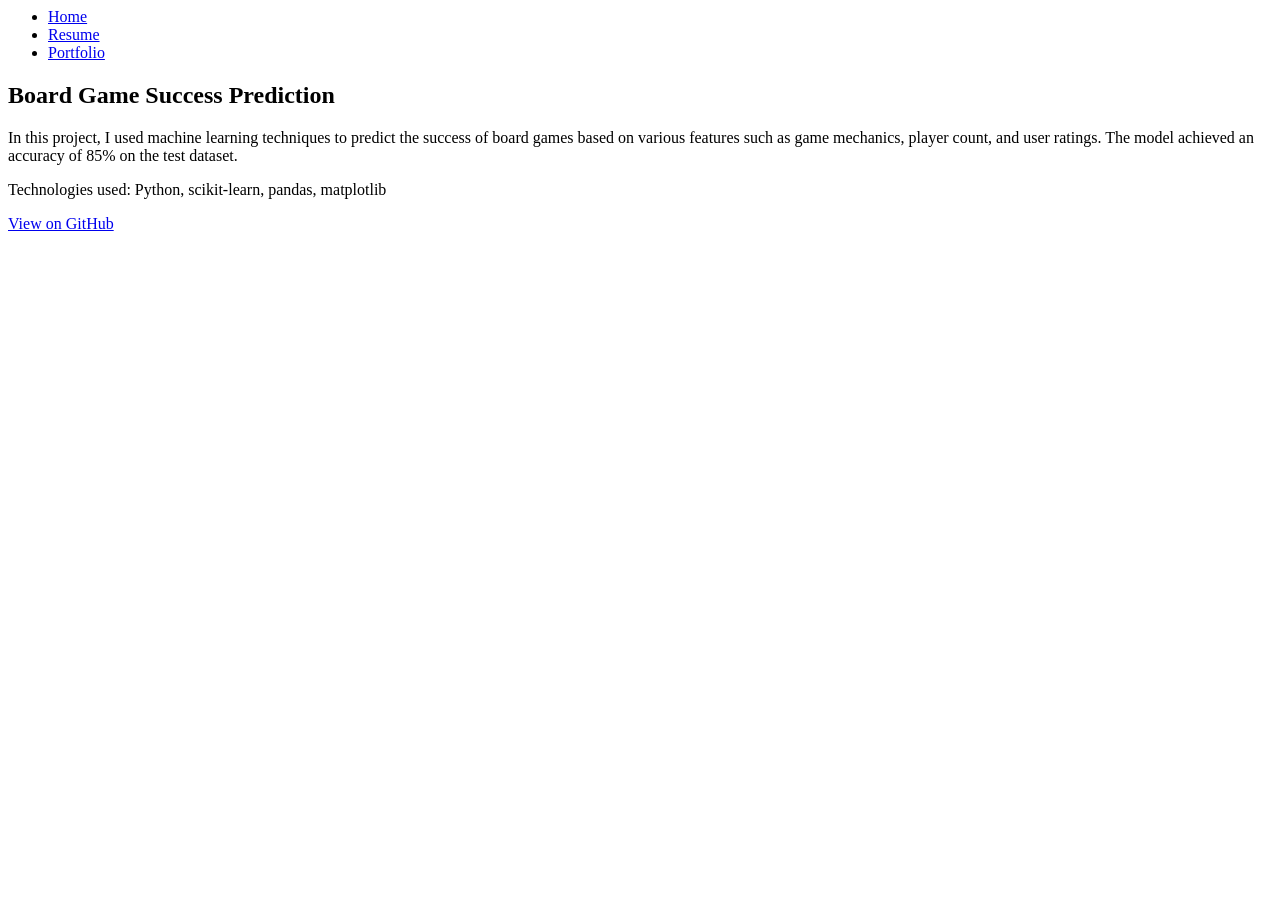
==== portfolio.html @ bbfaae7d "1" ====
<html>
    <head>
        <title>My Portfolio</title>
    </head>

    <nav>
        <ul>
            <li><a href="index.html">Home</a></li>
            <li><a href="resume.html">Resume</a></li>
            <li><a href="portfolio.html">Portfolio</a></li>
        </ul>
    </nav>

    <body>
        <section>
            <h2>Board Game Success Prediction</h2>
            <p>In this project, I used machine learning techniques to predict the success of board games based on various features such as game mechanics, player count, and user ratings. The model achieved an accuracy of 85% on the test dataset.</p>
            <p>Technologies used: Python, scikit-learn, pandas, matplotlib</p>
            <p><a href="https://github.com/sophiayang/board-game-prediction" target="_blank">View on GitHub</a></p>
        </section>
    </body>
</html>
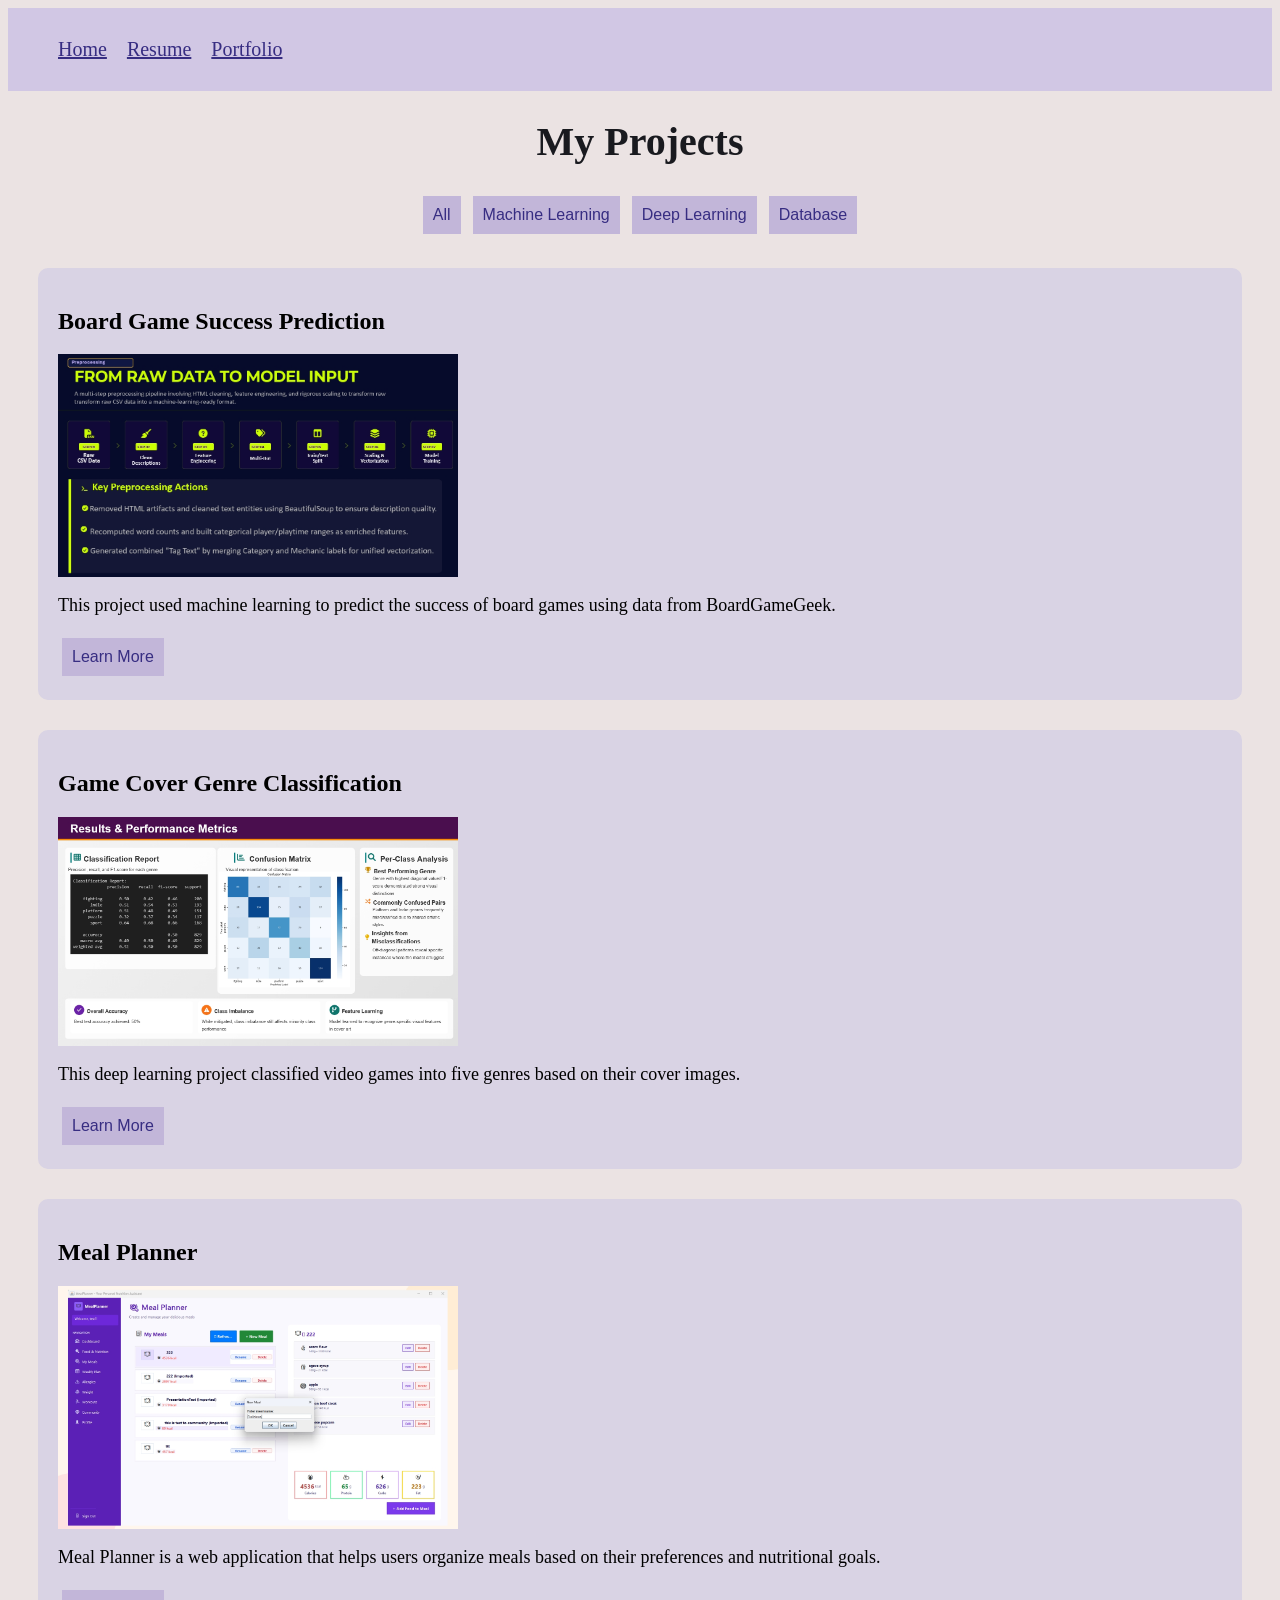
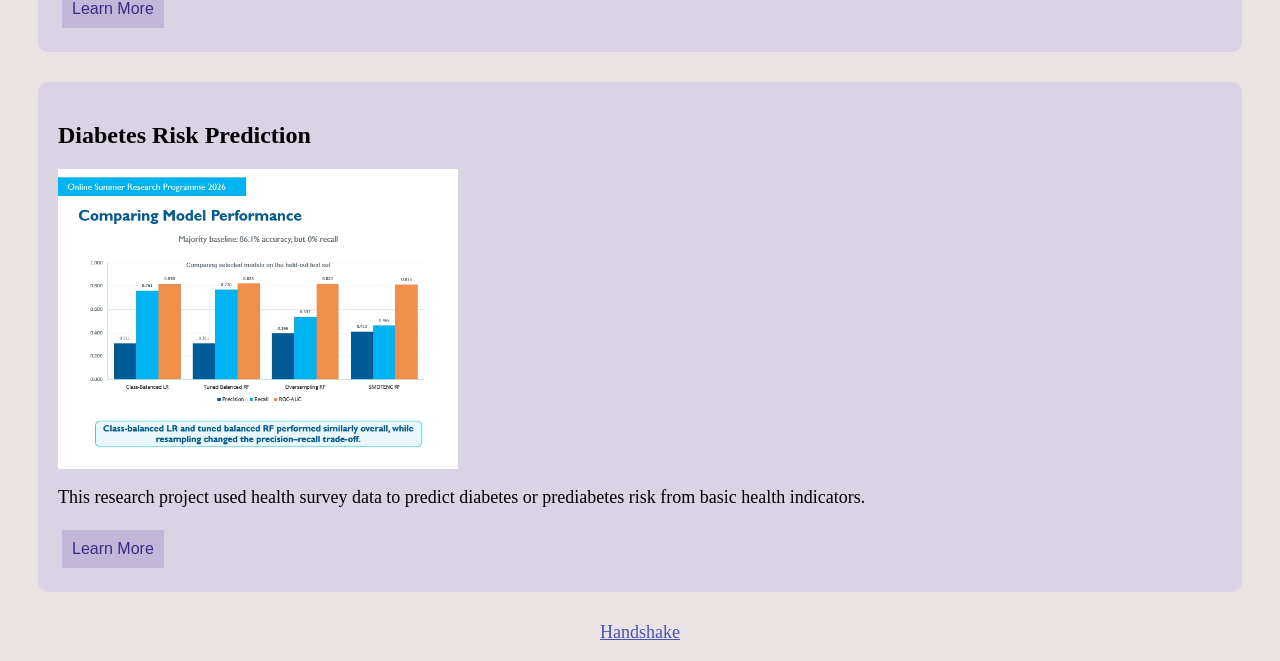
==== commit 240c6794: "finish" ====
--- a/portfolio.html
+++ b/portfolio.html
@@ -1,22 +1,68 @@
 <html>
     <head>
         <title>My Portfolio</title>
+        <link rel="stylesheet" href="style.css">
     </head>
 
-    <nav>
-        <ul>
-            <li><a href="index.html">Home</a></li>
-            <li><a href="resume.html">Resume</a></li>
-            <li><a href="portfolio.html">Portfolio</a></li>
-        </ul>
-    </nav>
 
     <body>
-        <section>
+        <div id="nav"></div>
+        <h1>My Projects</h1>
+
+        <div class="filter">
+            <button id="all">All</button>
+            <button id="ml">Machine Learning</button>
+            <button id="dl">Deep Learning</button>
+            <button id="db">Database</button>
+        </div>
+
+        <section class="project ml">
             <h2>Board Game Success Prediction</h2>
-            <p>In this project, I used machine learning techniques to predict the success of board games based on various features such as game mechanics, player count, and user ratings. The model achieved an accuracy of 85% on the test dataset.</p>
-            <p>Technologies used: Python, scikit-learn, pandas, matplotlib</p>
-            <p><a href="https://github.com/sophiayang/board-game-prediction" target="_blank">View on GitHub</a></p>
+            <img src="board.png" alt="Board Game Success Prediction" width="400">
+            <p>This project used machine learning to predict the success of board games using data from BoardGameGeek.</p>
+            <div class="project-details">
+                <p>We cleaned and transformed numerical, text, and category data, then compared Linear Regression, Ridge, Lasso, and Random Forest models. Ridge Regression produced the best results among the models we tested.</p>
+                <p>Technologies used: Python, pandas, scikit-learn, TF-IDF, matplotlib</p>
+            </div>
+            <button class="learn-more">Learn More</button>
         </section>
+
+        <section class="project dl">
+            <h2>Game Cover Genre Classification</h2>
+            <img src="game_genre.png" alt="Game Cover Genre Classification" width="400">
+            <p>This deep learning project classified video games into five genres based on their cover images.</p>
+            <div class="project-details"> 
+                <p>We fine-tuned a pretrained ResNet50 model using transfer learning and applied data augmentation and regularization to improve performance. We also created an interactive Hugging Face demo for users to test the model.</p>
+                <p>Technologies used: Python, PyTorch, ResNet50, Hugging Face</p>
+            </div>
+            <button class="learn-more">Learn More</button>
+        </section>
+
+        <section class="project db">
+            <h2>Meal Planner</h2>
+            <img src="meal.png" alt="Meal Planner" width="400">
+            <p>Meal Planner is a web application that helps users organize meals based on their preferences and nutritional goals.</p>
+            <div class="project-details">
+                <p>Users can create meal plans and manage meal-related information through the application. The project also uses a database to store and manage user data.</p>
+                <p>Technologies used: JavaScript, Database</p>
+                <p> <a href="https://github.com/rhit-huangw5/MealPlanner" target="_blank">Meal Planner GitHub</a></p>
+            </div>
+            <button class="learn-more">Learn More</button>
+        </section>
+
+        <section class="project ml">
+            <h2>Diabetes Risk Prediction</h2>
+            <img src="diabetes.png" alt="Diabetes Risk Prediction" width="400">
+            <p>This research project used health survey data to predict diabetes or prediabetes risk from basic health indicators.</p>
+            <div class="project-details">
+                <p>I compared Logistic Regression and Random Forest models and explored different methods for handling class imbalance. I also analyzed which health factors were most important to the model predictions.</p>
+                <p>Technologies used: Python, pandas, scikit-learn, Random Forest, Logistic Regression</p>
+            </div>
+            <button class="learn-more">Learn More</button>
+        </section>
+
+
+        <div id="footer"></div>
+        <script src="jason.js"></script>
     </body>
 </html>
--- a/style.css
+++ b/style.css
@@ -0,0 +1,77 @@
+#nav ul{
+    display: flex;
+    gap: 20px;
+    list-style: none;
+    font-size: 20px;
+}
+
+#nav {
+    background-color: #d1c7e4;
+    padding: 10px;
+}
+
+#nav a{
+    color: rgb(55, 45, 130);
+}
+
+#nav a:hover{
+    color: rgb(46, 20, 61);
+}
+
+body{
+    background-color: #ebe3e3;
+    color: black;
+}
+
+section{
+    padding: 20px;
+    margin: 30px;
+    background-color: #d9d3e4;
+    border-radius: 10px;
+}
+
+h1{
+    text-align: center;
+    font-size: 40px;
+    color: rgb(25, 26, 31);
+}
+
+a{
+    color: rgb(72, 83, 180);
+    text-decoration: underline;
+}
+
+a:visited{
+    color: rgb(90, 60, 120);
+}
+
+footer{
+    text-align: center;
+    font-size: 15px;
+    color: rgb(138, 138, 138);
+}
+
+.filter{
+    text-align: center;
+    margin: 20px;
+}
+
+button{
+    background-color: #c2b6d9;
+    border: none;
+    color: rgb(55, 45, 130);
+    padding: 10px;
+    text-align: center;
+    display: inline-block;
+    font-size: 16px;
+    margin: 4px;
+}
+
+.project-details{
+    display: none;
+    margin-top: 10px;
+}
+
+p{
+    font-size: 18px;
+}
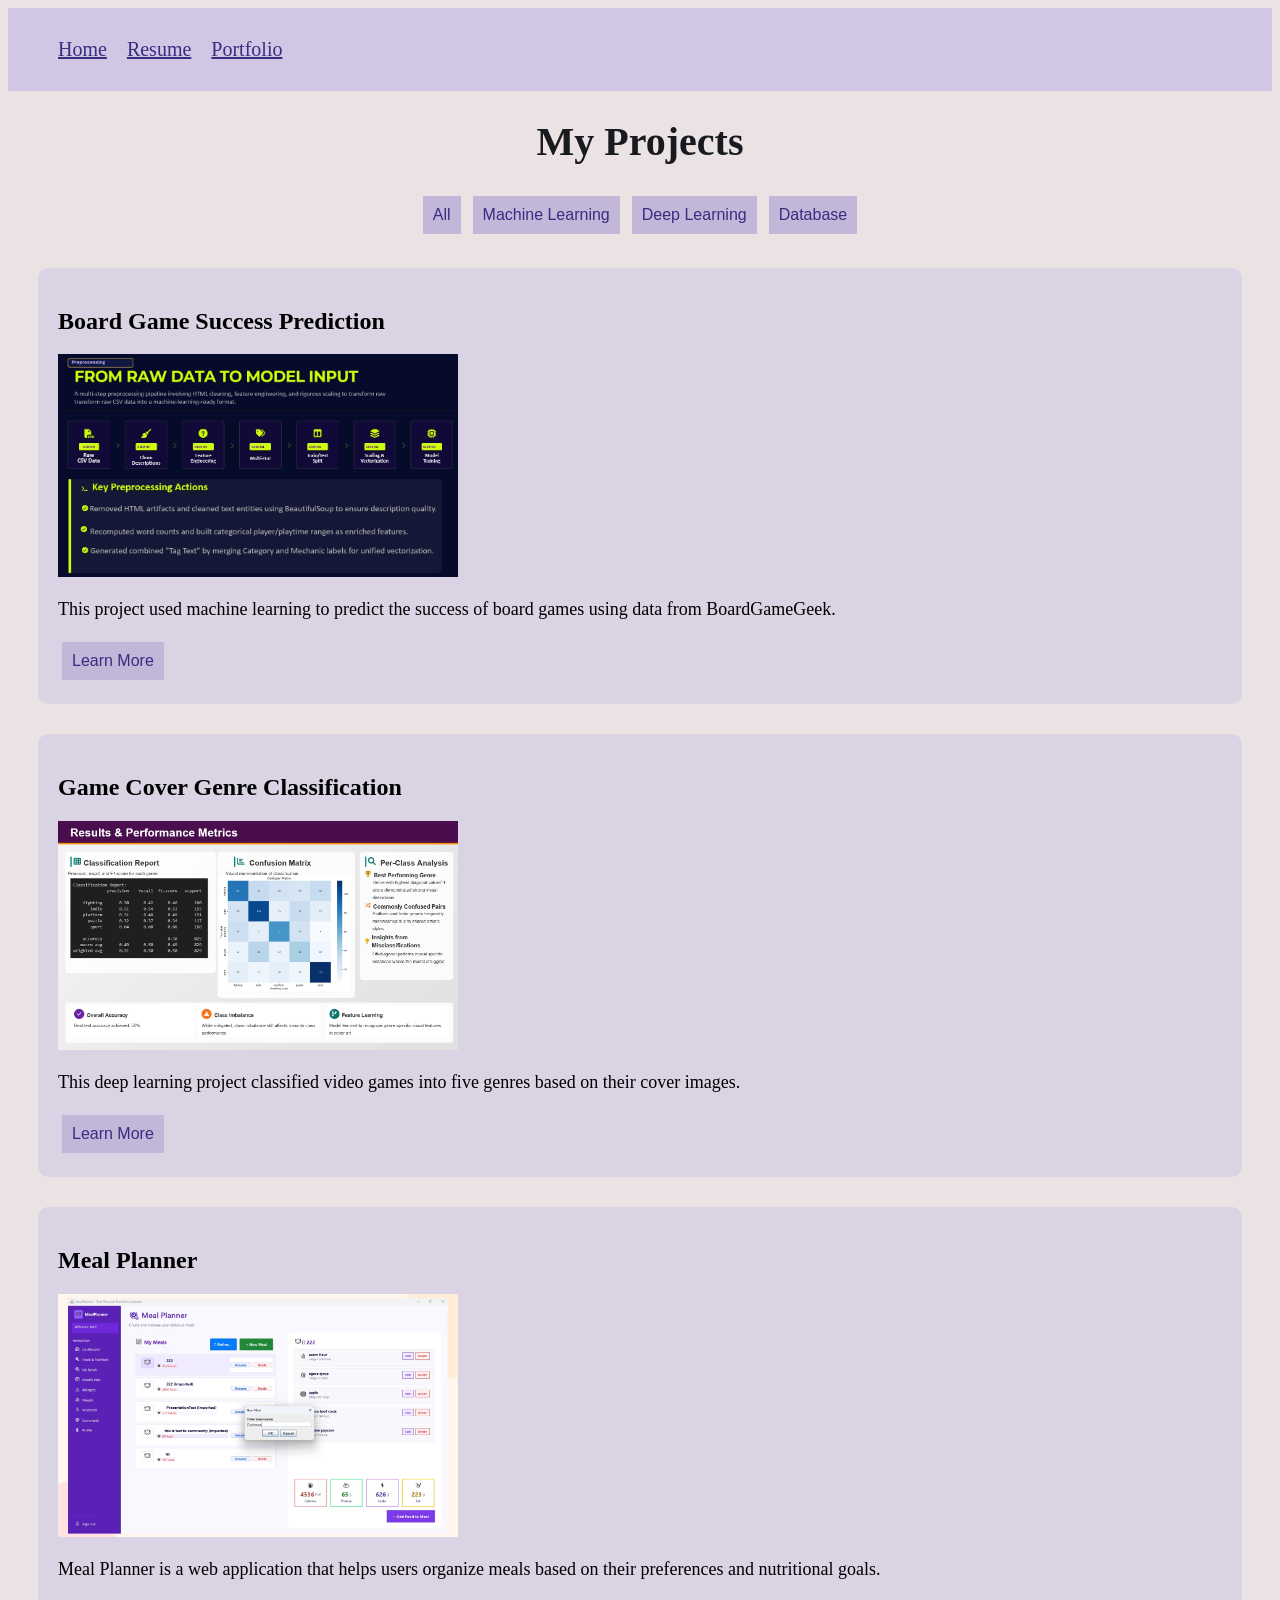
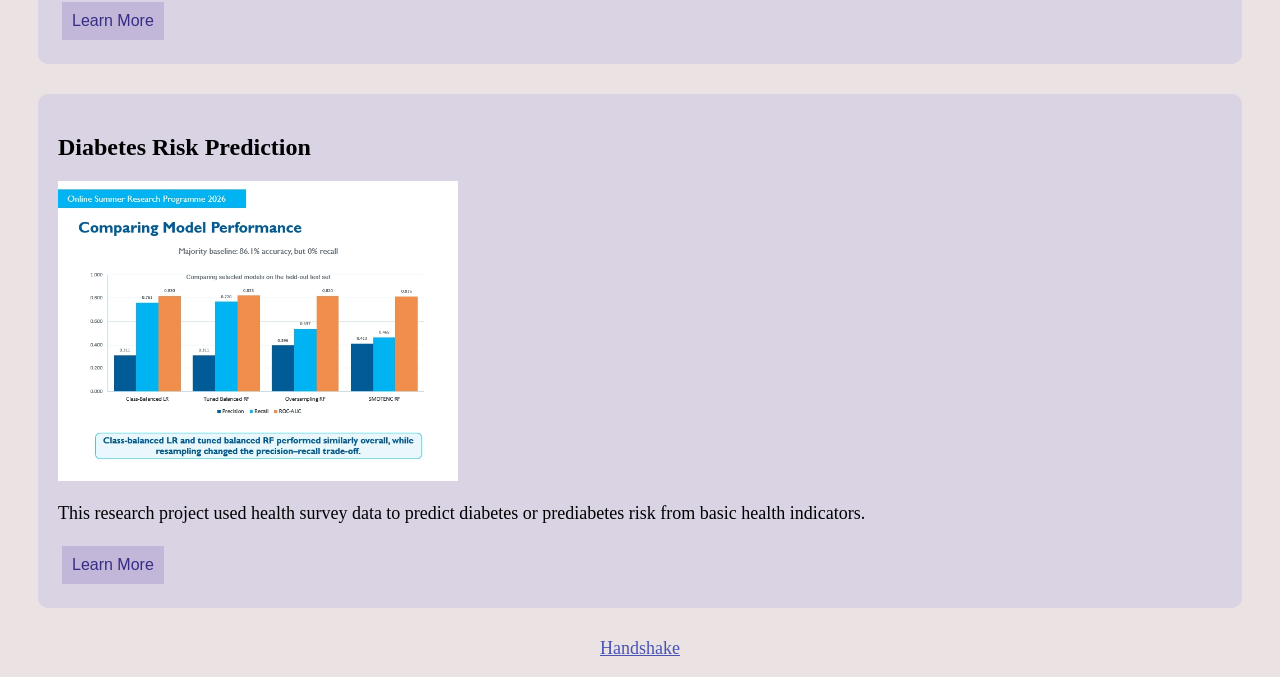
==== commit 56d584ac: "check accessibility" ====
--- a/portfolio.html
+++ b/portfolio.html
@@ -1,4 +1,5 @@
-<html>
+<!DOCTYPE html>
+<html lang="en">
     <head>
         <title>My Portfolio</title>
         <link rel="stylesheet" href="style.css">
@@ -7,14 +8,14 @@
 
     <body>
         <div id="nav"></div>
-        <h1>My Projects</h1>
-
-        <div class="filter">
-            <button id="all">All</button>
-            <button id="ml">Machine Learning</button>
-            <button id="dl">Deep Learning</button>
-            <button id="db">Database</button>
-        </div>
+        <main>
+            <h1>My Projects</h1>
+            <div class="filter">
+                <button id="all">All</button>
+                <button id="ml">Machine Learning</button>
+                <button id="dl">Deep Learning</button>
+                <button id="db">Database</button>
+            </div>
 
         <section class="project ml">
             <h2>Board Game Success Prediction</h2>
@@ -60,8 +61,8 @@
             </div>
             <button class="learn-more">Learn More</button>
         </section>
-
-
+        </main>
+        
         <div id="footer"></div>
         <script src="jason.js"></script>
     </body>
--- a/style.css
+++ b/style.css
@@ -56,6 +56,7 @@
     margin: 20px;
 }
 
+/* added cursor pointer, reference:https://developer.mozilla.org/en-US/docs/Web/CSS/Reference/Properties/cursor */
 button{
     background-color: #c2b6d9;
     border: none;
@@ -65,6 +66,7 @@
     display: inline-block;
     font-size: 16px;
     margin: 4px;
+    cursor: pointer;
 }
 
 .project-details{
